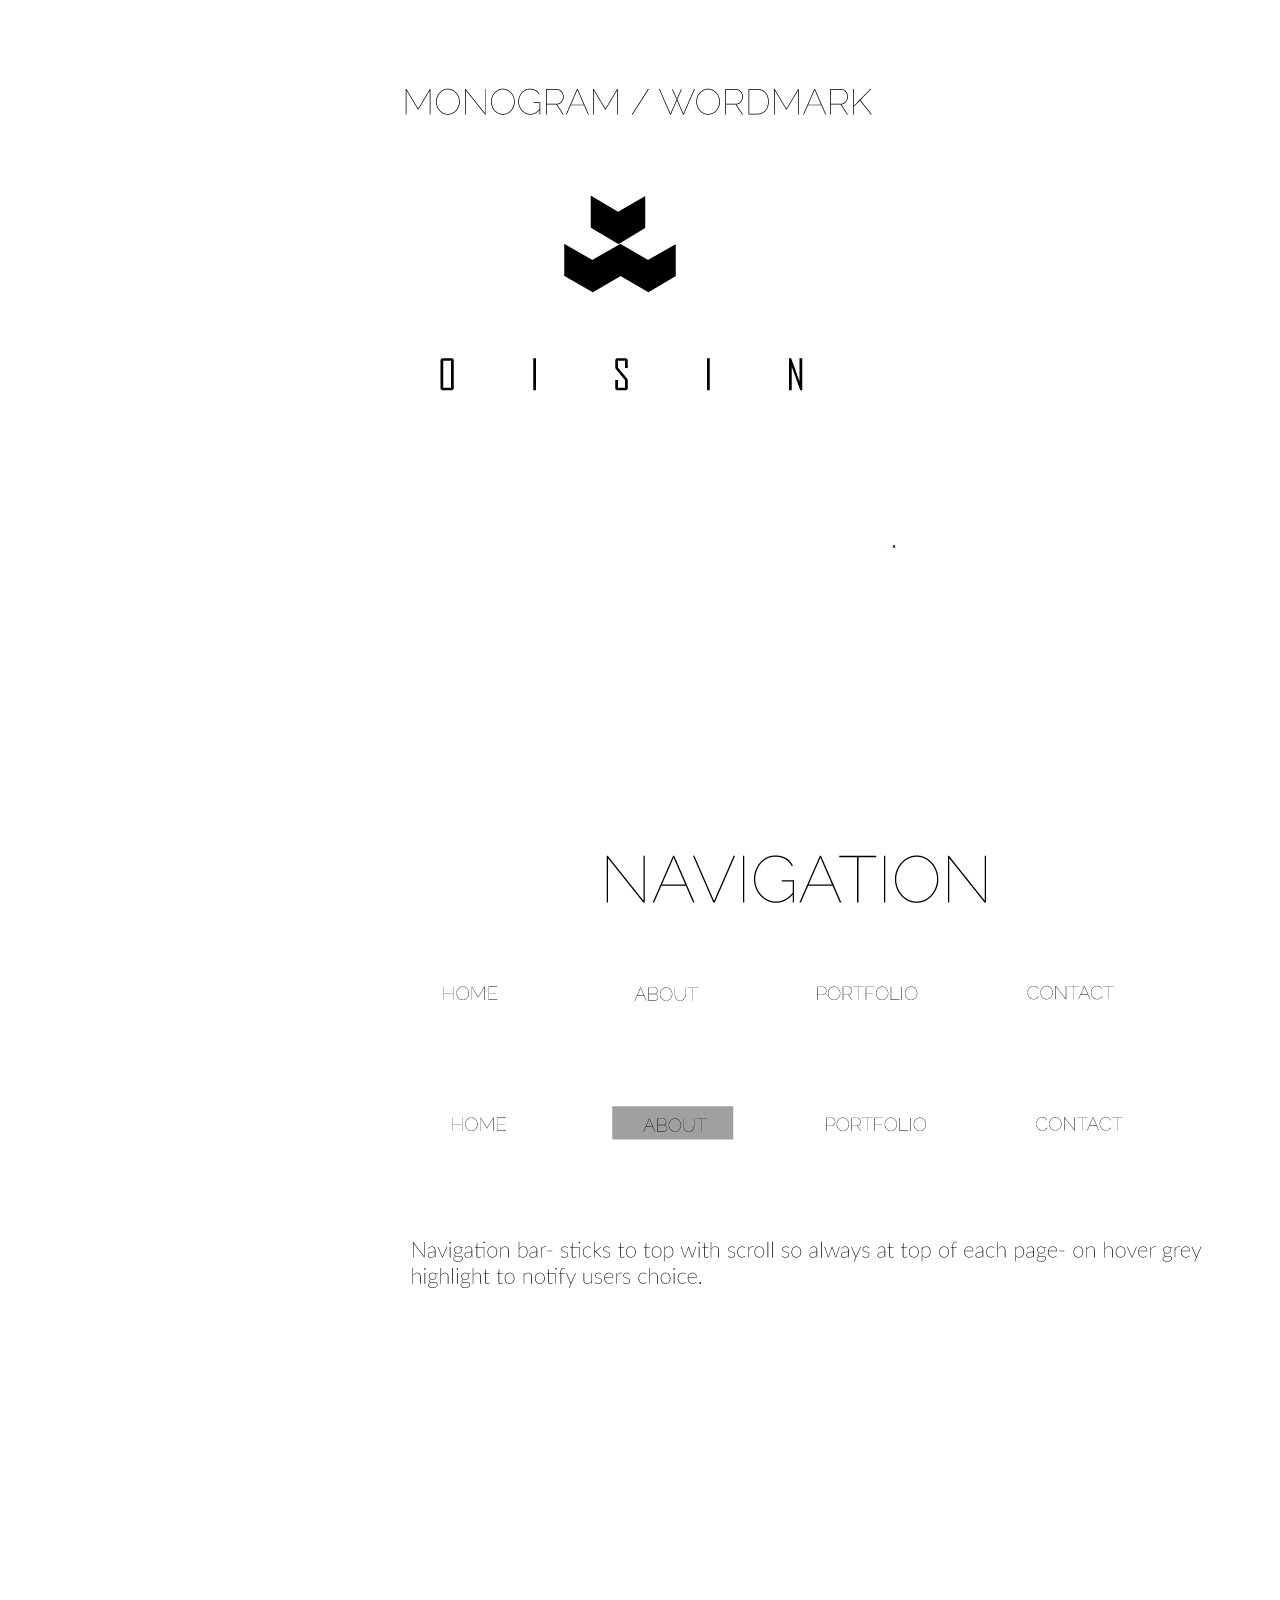
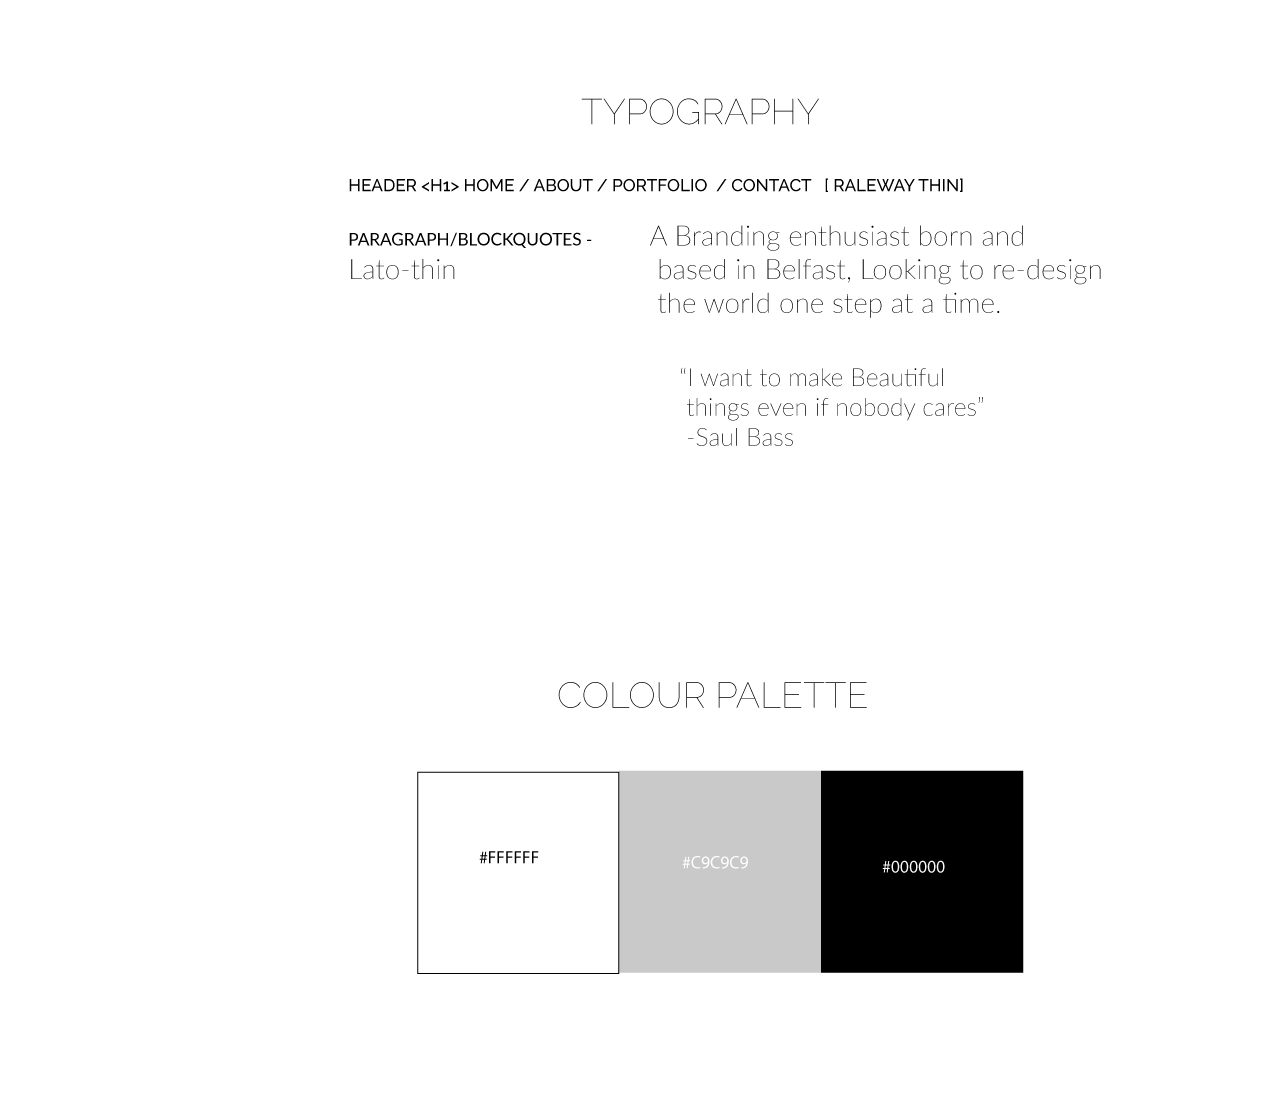
==== index.html @ e668e8a1 "d" ====
<!DOCTYPE html>
<html>
<head>
	<meta charset="utf-8" />
	
    <link href="CSS/STYLE-STYLE.CSS" type="text/css" rel="stylesheet"/>
    

	
    
    
    
    
<!-- google font script -->
    <link href='https://fonts.googleapis.com/css?family=Raleway:100' rel='stylesheet' type='text/css'>
<link href='https://fonts.googleapis.com/css?family=Libre+Baskerville' rel='stylesheet' type='text/css'>
    <link href='http://fonts.googleapis.com/css?family=Playfair+Display' rel='stylesheet' type='text/css'>
<link href='http://fonts.googleapis.com/css?family=Muli' rel='stylesheet' type='text/css'>
<link href='http://fonts.googleapis.com/css?family=Sansita+One' rel='stylesheet' type='text/css'>
<link href='http://fonts.googleapis.com/css?family=Kameron' rel='stylesheet' type='text/css'>
    <link href='https://fonts.googleapis.com/css?family=Droid+Sans:700' rel='stylesheet' type='text/css'>
    <link href='https://fonts.googleapis.com/css?family=Josefin+Sans:700' rel='stylesheet' type='text/css'>
    <link href='https://fonts.googleapis.com/css?family=Playfair+Display' rel='stylesheet' type='text/css'>
    <link href='https://fonts.googleapis.com/css?family=Cabin' rel='stylesheet' type='text/css'>
    <link href='https://fonts.googleapis.com/css?family=Raleway:300' rel='stylesheet' type='text/css'>
   
    


    
          	
    </head>
<body>

         
         
         
         <style>
img.top {
    vertical-align: text-top;
}

img.bottom {
    vertical-align: text-bottom;
}
</style>
</head>
<body>

<p> <img src="images/WORD-MARK-1.png"// alt="W3Schools"  /> .</p> 

<p> <img class="top" src="images/navigation.png"  /></p> 

<p> <img class="bottom" src="images/typo.png" alt="W3Schools"  /> </p>

    <p> <img class="bottom" src="images/COLOUR.png" alt="W3Schools"  /> </p>
   
<!---------------------------------------------------------->


<!---------------------------------------------------------->
    

   


		
		
	
			  
          
  


 
	
</body>
</html>
---- CSS/STYLE-STYLE.CSS ----
*
	{
	Padding: 0;
Margin: 0;
	Font-size:100%;
	Line-height:1em;
	}
 @import url(https://fonts.googleapis.com/css?family=Cabin);

body{
       text-align: center;
          background-image: url(../images/bg.png);
   

         }
        
@import url(https://fonts.googleapis.com/css?family=Droid+Sans:700);

section {padding: 2em 0 2em 0}

/*typography */
.foundries

{
  list-style: none;
}
.foundries img
{

display:block;
align-items:center;
    float: left;
    margin:
    
    


}
    
header {
  text-align: center;
  text-transform: uppercase;
}


p {
    margin-top: 1.5em;
  line-height: 1.4em;
    color: #333333;
   font-family: 'Raleway', sans-serif;
    font-size: 2em;
    display:inline-block;
    position: relative;
    width: 50%;
    
}

    

#bq1
{
    
     margin-top: 1.5em;
  line-height: 1.4em;
    color: #333333;
   font-family: 'Raleway', sans-serif;
    font-size:3em;
    display:inline-block;
    position: relative;
    width: 80%;
  
}



#img1
{
    
    
    float: left;
    
    
    }


#h21
{
    margin-top: 1.5m;
    
    

        color: #black;
            line-height: 1.1em;
  font-family: 'raleway', sans-serif;
            width: 50%;
            position: relative;
           
            
             display: inline-block;
    float: left;
    
    
}
      
     h1{font-size: 3em;}
     

h1{
    margin-top: 1.5m;
    
    

        color: #black;
            line-height: 1.1em;
  font-family: 'raleway', sans-serif;
            width: 50%;
            position: relative;
           float: left;
            
             display: inline-block;


}


h2 
{margin-top: 1.5m;
    
    

        color: #black;
            line-height: 1.1em;
  font-family: 'raleway', sans-serif;
            width: 50%;
            position: relative;
           
            
             display: inline-block;}


.anchor {
text-transform:uppercase;
font-size:.75em;
}


/*typography -----------------------------LINKS-------------------------*/




   
/*section2 ------------------------------------------------------*/



        
    
    
    
}







/*--------------SEction3------*/











/*--------------------SECTION-MRS EAVES SEction-O-------------------*////




/*-------------Section4----------------*/////


/*----------------------NAV-----------------------*/





    
    /* ===========================FOOTER====================*/
    
    footer {
        line-height: 1.9em;
        
    padding-top:1em;
        padding-bottom: 1em;
        font-size: 55%;
        
        
    }
    
    
    /*========================Table===============*/
    






/*-------------------phone--------------------------*/

@media (max-width: 30em) {

Body {
Margin: auto 0;
Font-size: 110%;
}
Article {
Width: 90%;
}
H1{font-size: 2.9em;}

Blockquote {margin: 0;
Padding: 0;
Line-height:1.5em}
Hgroup h2 {font-size:1.5em;
Padding-top: 0.5em}
}

@media (max-width:48em)
{
Body{
Background: aqua;


}
    
    /*--------------------------IMAGES-------*/

   


    
    /*-----fonts----*/
    
    @font-face {
    font-family: 'Hallo-sans-black';
    src: url(..fonts/Hallo-sans-black.otf);
    font-weight: bold;
}
    
     

    about p:nth-of-type(1) { 
  font-size: 1.5em; /* 24/16 */
  line-height: 1.5em;
}

.about p {
  padding-bottom: 20px;
  text-align: justify;
}
    
    

    
    
    
    /*-----GALLERY-----*/
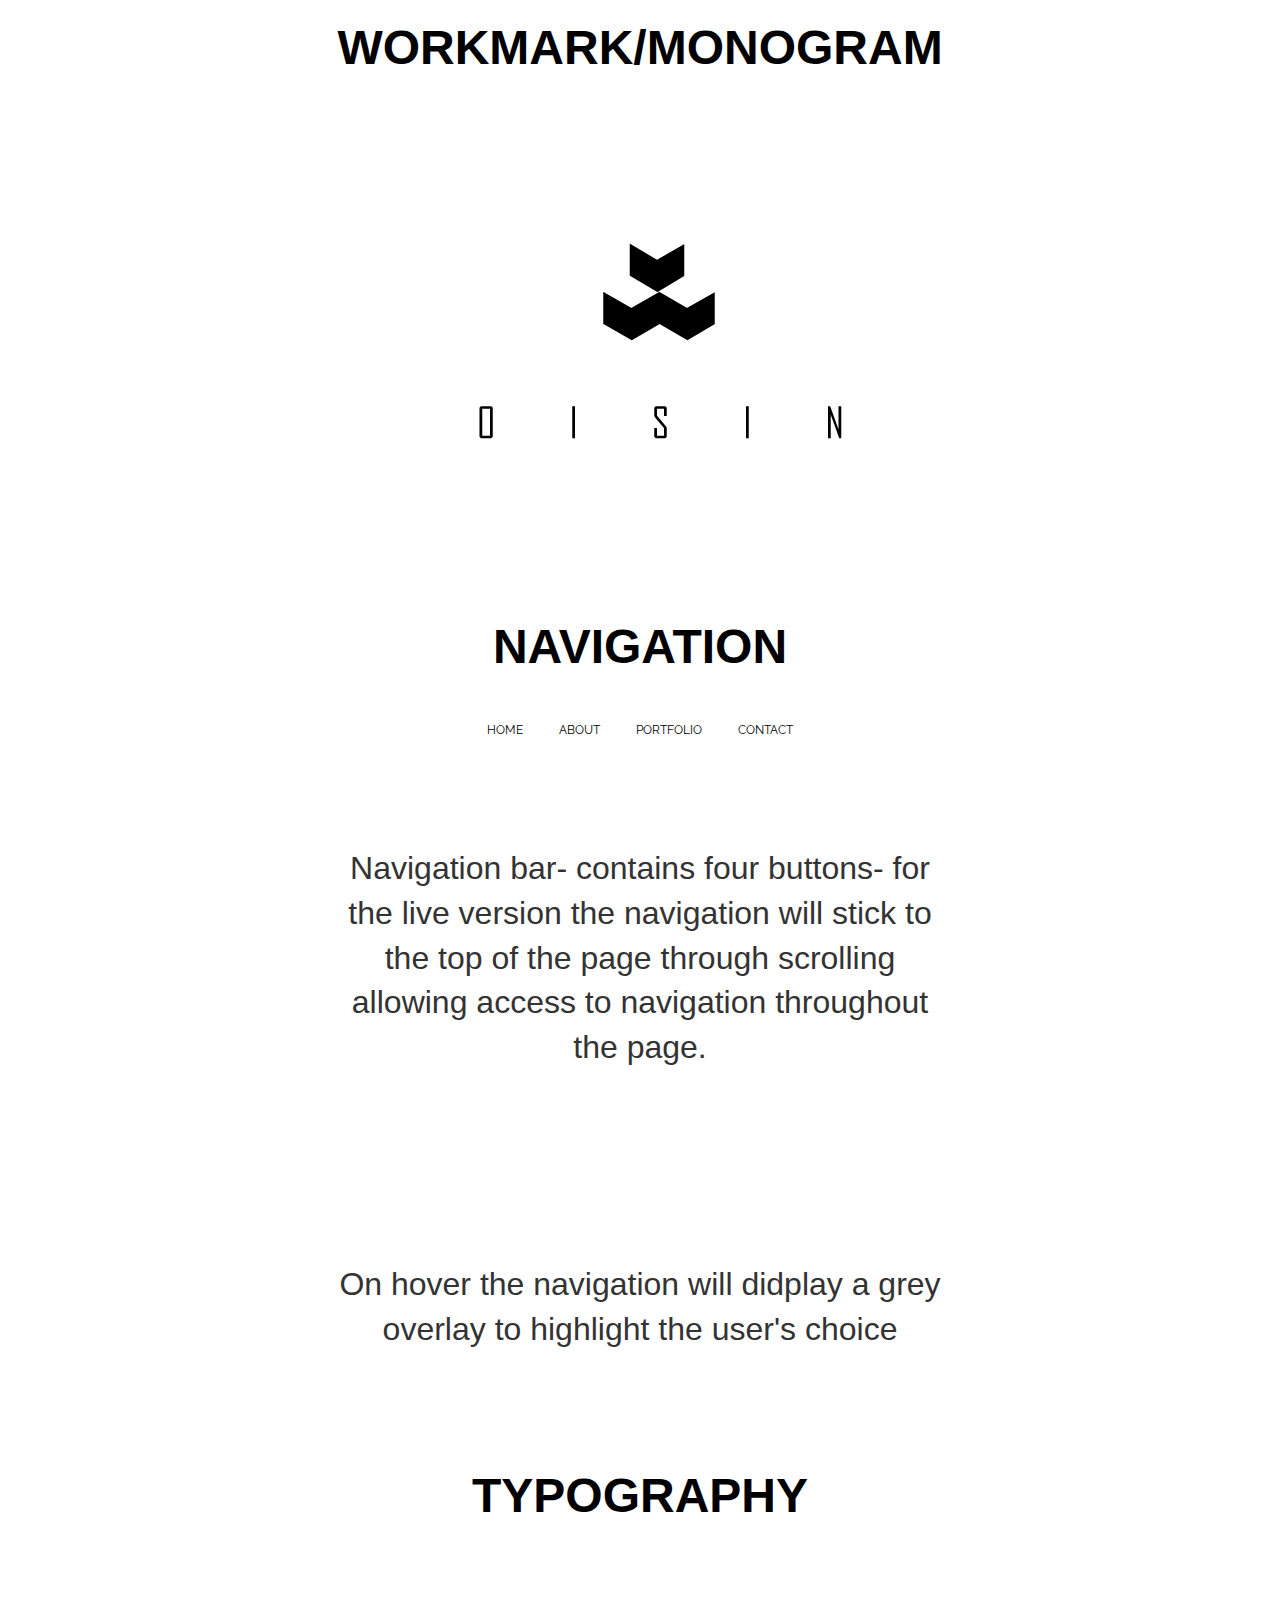
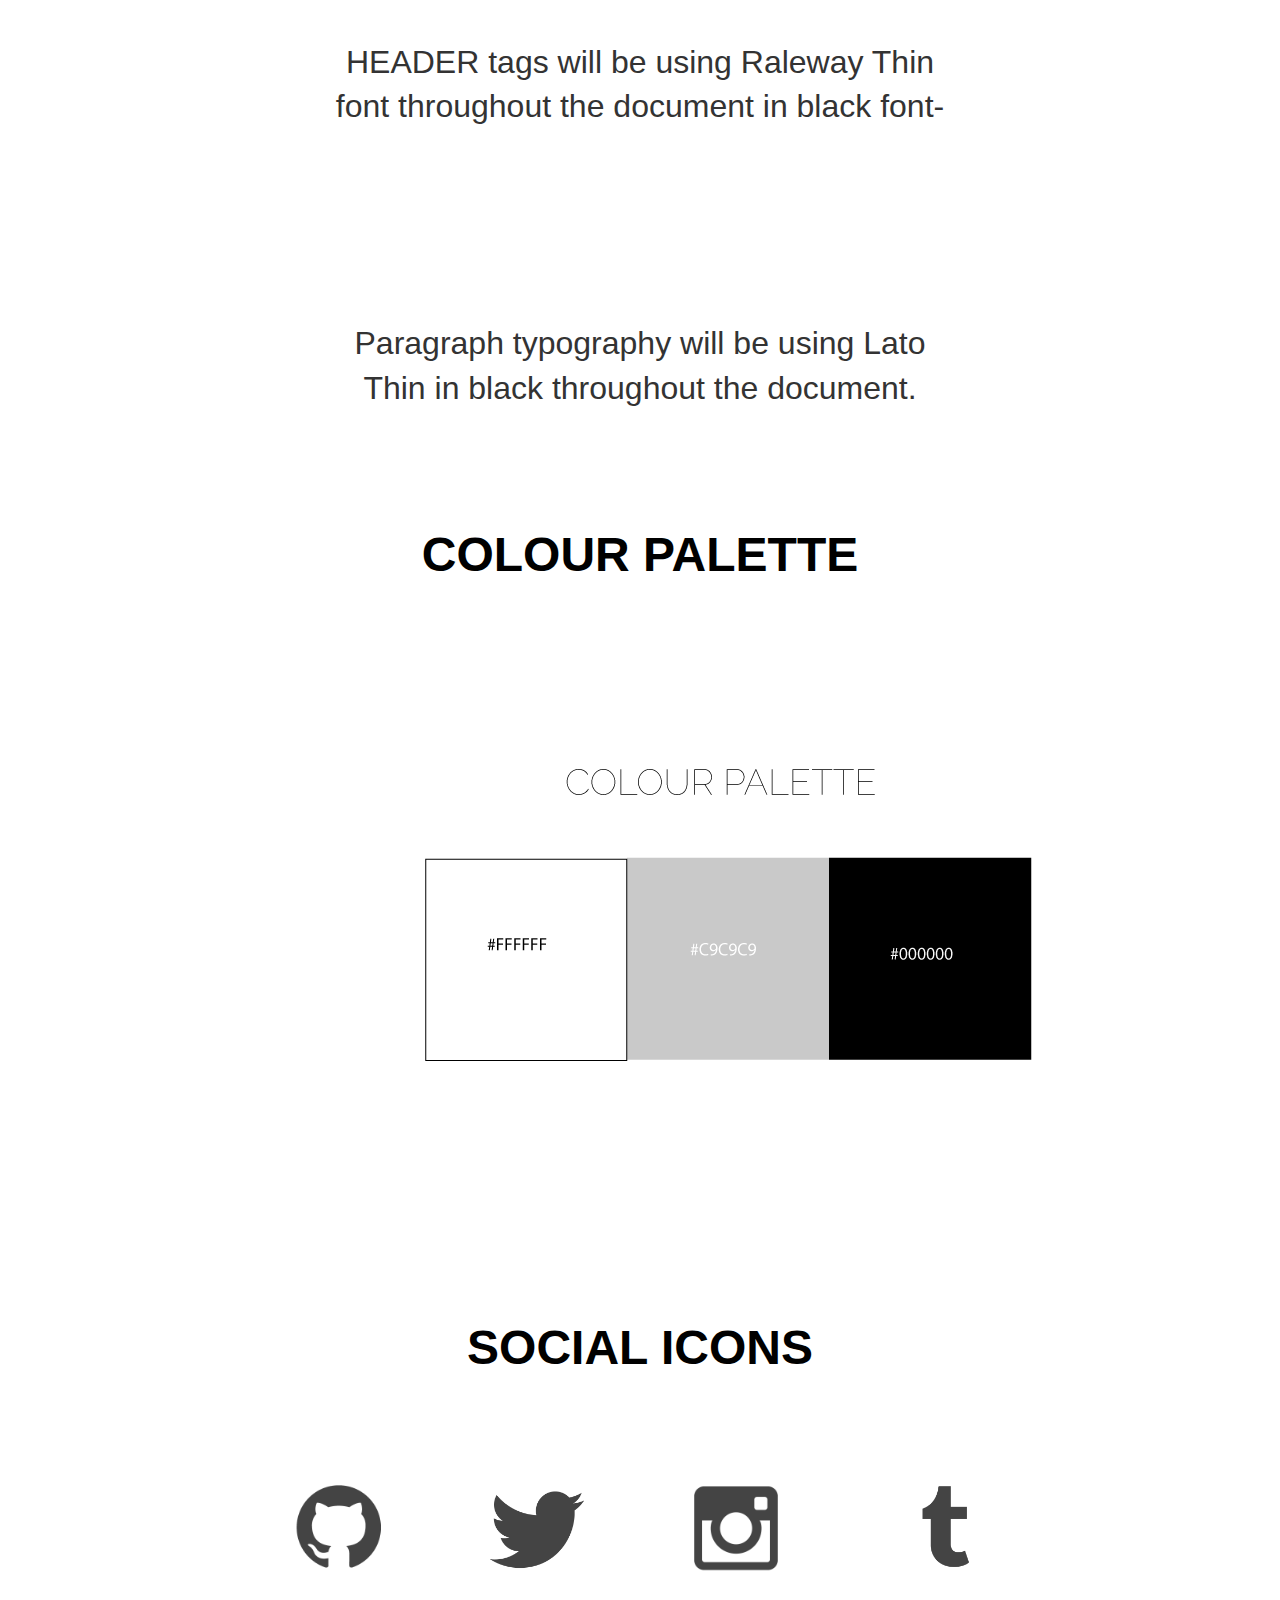
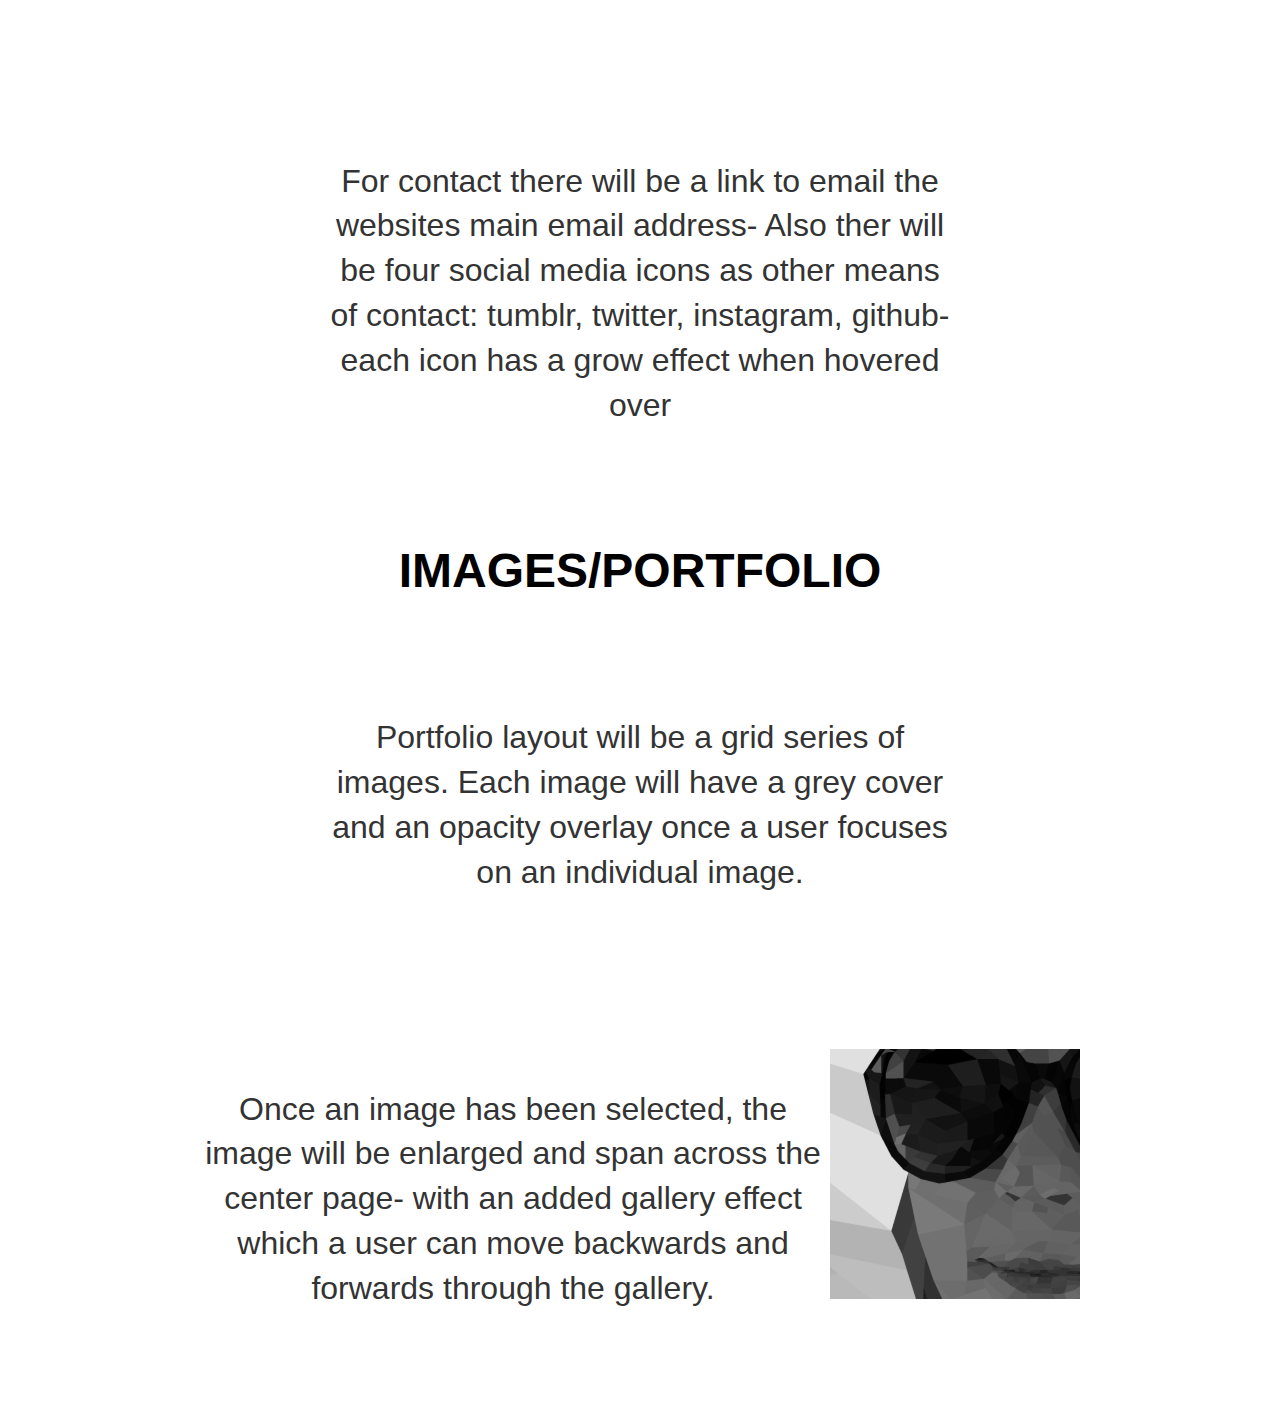
==== commit ca88fe7a: "s" ====
--- a/index.html
+++ b/index.html
@@ -25,7 +25,7 @@
     <link href='https://fonts.googleapis.com/css?family=Cabin' rel='stylesheet' type='text/css'>
     <link href='https://fonts.googleapis.com/css?family=Raleway:300' rel='stylesheet' type='text/css'>
    
-    
+    <link href='https://fonts.googleapis.com/css?family=Lato:300' rel='stylesheet' type='text/css'>
 
 
     
@@ -45,32 +45,74 @@
     vertical-align: text-bottom;
 }
 </style>
-</head>
+
 <body>
 
-<p> <img src="images/WORD-MARK-1.png"// alt="W3Schools"  /> .</p> 
+    <H1> WORKMARK/MONOGRAM </H1>
+ <img class="WORDMARKO" src="images/wordmark-mono.png"// alt="W3Schools"  /> 
 
-<p> <img class="top" src="images/navigation.png"  /></p> 
+    <H1> NAVIGATION</H1>
+    
+    
+  <section class="section-0"> 
+<ul class="navvy">
+  <li><a class="active" href="#HOME">HOME</a></li>
+  <li><a href="#ABOUT">ABOUT</a></li>
+  <li><a href="#PORTFOLIO">PORTFOLIO</a></li>
+  <li><a href="#CONTACT">CONTACT</a></li>
+</ul>
+      
+      <P> Navigation bar- contains four buttons- for the live version the navigation will stick to the top of the page through scrolling allowing access to navigation throughout the page. </P>
+<p> On hover the navigation will didplay a grey overlay to highlight the user's choice</p>
 
-<p> <img class="bottom" src="images/typo.png" alt="W3Schools"  /> </p>
+      
+      <h1> TYPOGRAPHY</h1>
+      <P> HEADER tags will be using Raleway Thin font throughout the document in black font- </P>
+<p> Paragraph typography will be using Lato Thin in black throughout the document. </p>
+   
+      <h1> COLOUR PALETTE</h1>
+      <p> <img class="bottom" src="images/COLOUR.png" alt="W3Schools"  /> </p>
+   
+      <H1> SOCIAL ICONS </H1>
 
-    <p> <img class="bottom" src="images/COLOUR.png" alt="W3Schools"  /> </p>
+       <section class="section-7">
+
+    
+			<a href="https://github.com/oisinmk" data-lightbox="social"><img src="images/git-cat.png" height="200" width="200"  class="grow"  /></a>
+			<a href="https://twitter.com/oisinmk"><img src="images/twitter-svg.png" width="200" height="200" class="grow" /></a>
+			<a href="https://www.instagram.com/oisin1993/"><img src="images/instagram-svg.png" height="200" width="200" class="grow"/></a>
+            <a href="http://oisin-mckeever.tumblr.com/"><img src="images/tumblr-svg.png" height="200" width="200" class="grow" /></a>
+                
+
+        
+
    
-<!---------------------------------------------------------->
+        
+      
+        
+        </section>
+      <p>For contact there will be a link to email the websites main email address- Also ther will be four social media icons as other means of contact: tumblr, twitter, instagram, github- each icon has a grow effect when hovered over</p>
+      
+      
+      <!-------------------------------------
+--------------------->
 
 
 <!---------------------------------------------------------->
     
 
-   
+   <h1>IMAGES/PORTFOLIO </h1>
 
 
+		<P> Portfolio layout will be a grid series of images. Each image will have a grey cover and an opacity overlay once a user focuses on an individual image.</P>
+      
+      <p> Once an image has been selected, the image will be enlarged and span across the center page- with an added gallery effect which a user can move backwards and forwards through the gallery.</p>
 		
-		
+       <a href="images/becca1.jpg" data-lightbox="roadtrip"><img  src="images/becca-small.png" class="desaturate"></a>
 	
-			  
-          
-  
+    </section>
+          <script src="dist/js/lightbox-plus-jquery.js"> </script>
+    </body>
 
 
  
--- a/CSS/STYLE-STYLE.CSS
+++ b/CSS/STYLE-STYLE.CSS
@@ -11,8 +11,8 @@
 body{
        text-align: center;
           background-image: url(../images/bg.png);
-   
-
+   width: 100%;
+align-content: center;
          }
         
 @import url(https://fonts.googleapis.com/css?family=Droid+Sans:700);
@@ -45,10 +45,11 @@
 
 
 p {
-    margin-top: 1.5em;
+    margin-bottom: 3em;
+    margin-top: 3em;
   line-height: 1.4em;
     color: #333333;
-   font-family: 'Raleway', sans-serif;
+   font-family: 'LATO THIN', sans-serif;
     font-size: 2em;
     display:inline-block;
     position: relative;
@@ -64,7 +65,7 @@
      margin-top: 1.5em;
   line-height: 1.4em;
     color: #333333;
-   font-family: 'Raleway', sans-serif;
+   font-family: 'Raleway THIN', sans-serif;
     font-size:3em;
     display:inline-block;
     position: relative;
@@ -112,11 +113,11 @@
     
 
         color: #black;
-            line-height: 1.1em;
-  font-family: 'raleway', sans-serif;
+            line-height: 2em;
+  font-family: 'raleway THIN', sans-serif;
             width: 50%;
             position: relative;
-           float: left;
+           float: center;
             
              display: inline-block;
 
@@ -149,6 +150,9 @@
 
 
 
+.grow { transition: all .2s ease-in-out; }
+.grow:hover { transform: scale(1.1); }
+
 
    
 /*section2 ------------------------------------------------------*/
@@ -156,16 +160,53 @@
 
 
         
-    
-    
-    
-}
-
-
-
-
-
-
+    .WORDMARKO
+{
+    
+ margin: 0;
+    padding: 0;
+    position: relative;
+    max-width: 65%;
+    margin-left: 33%;
+    margin-right: 33%;
+    
+    
+}
+    
+
+
+
+
+
+
+img.desaturate { 
+	-webkit-filter: grayscale(100%);
+	filter: grayscale(100%);
+    
+}
+img.desaturate:hover { -webkit-filter: grayscale(1%); filter: grayscale(0%); transition-duration: .8s; 
+
+}
+
+
+@-webkit-keyframes fadeIn { from { opacity:0; } to { opacity:1; } }
+@-moz-keyframes fadeIn { from { opacity:0; } to { opacity:1; } }
+@keyframes fadeIn { from { opacity:0; } to { opacity:1; } }
+
+.fade-in {
+	opacity:0;  /* make things invisible upon start */
+	-webkit-animation:fadeIn ease-in 1;  /* call our keyframe named fadeIn, use animattion ease-in and repeat it only 1 time */
+	-moz-animation:fadeIn ease-in 1;
+	animation:fadeIn ease-in 1;
+ 
+	-webkit-animation-fill-mode:forwards;  /* this makes sure that after animation is done we remain at the last keyframe value (opacity: 1)*/
+	-moz-animation-fill-mode:forwards;
+	animation-fill-mode:forwards;
+ 
+	-webkit-animation-duration:2s;
+	-moz-animation-duration:2s;
+	animation-duration:2s;
+}
 
 /*--------------SEction3------*/
 
@@ -173,11 +214,66 @@
 
 
 
-
-
-
-
-
+.section-0
+
+{
+    
+    
+ display:inline-block;
+    margin: 0 auto; /* This sets the margin top and bottom to 0px. The auto on the left and right will automatically calculate the space either side and split it evenly between the two margins. */
+    padding: 15px;
+    max-width: 100%; /* This means that the images will resize to fit the parent container instead of just rendering at its native width and overflowing its containing box. */
+
+
+          
+              
+    
+    
+    
+    
+}
+
+.navvy
+         
+
+   .navvy         
+{
+    list-style-type:none;
+    margin: 0;
+    padding: 0;
+    text-align: center;
+  word-spacing: 10em;
+  
+    
+    
+    
+}
+
+
+
+li {
+    
+   display:inline;
+    
+    
+   
+    
+}
+
+li a {
+    display:inline-block;
+    color: #000000;
+    text-align: center;
+    padding: 14px 16px;
+    text-decoration: none;
+    font-family: raleway, sans-serif;
+    font-size: 12px;
+  font-weight: thin;
+}
+
+li a:hover {
+    background-color: #C9C9C9;
+}
 
 /*--------------------SECTION-MRS EAVES SEction-O-------------------*////
 
@@ -224,7 +320,7 @@
 Font-size: 110%;
 }
 Article {
-Width: 90%;
+Width: 100%;
 }
 H1{font-size: 2.9em;}
 
